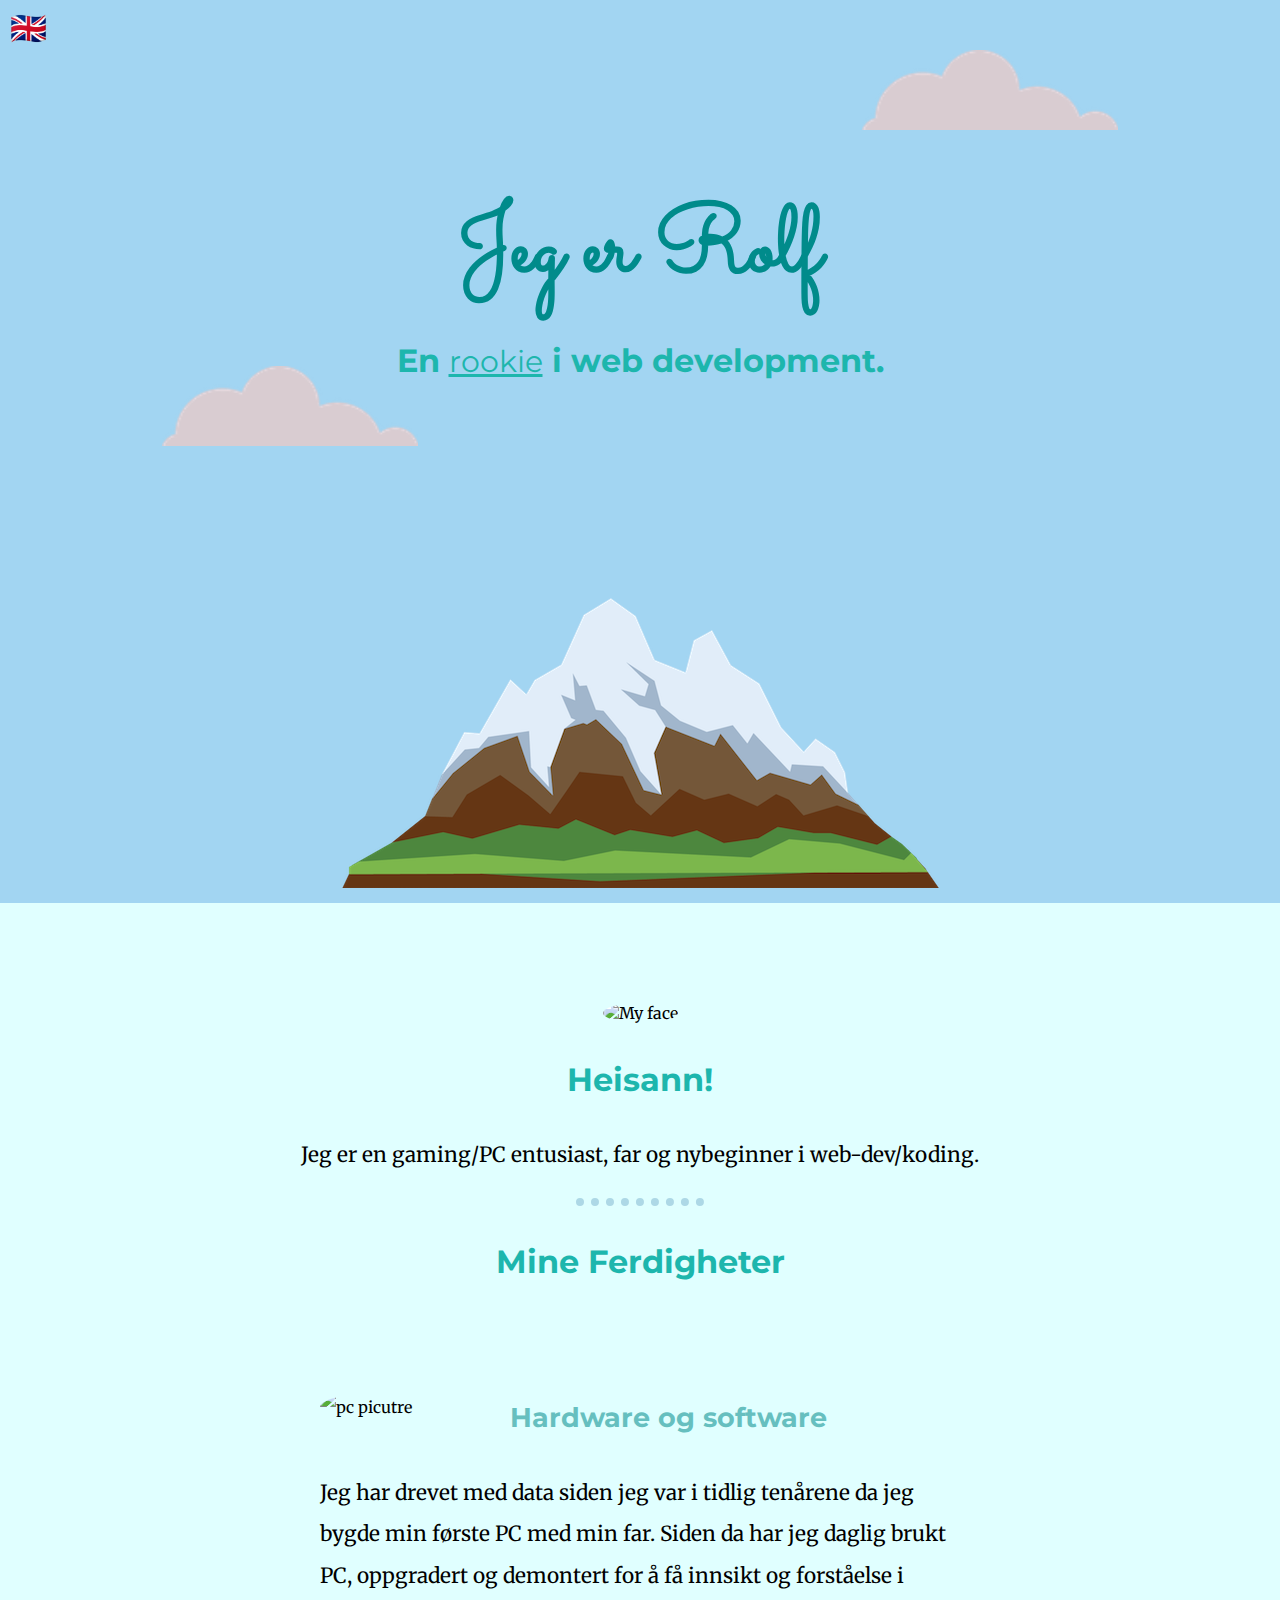
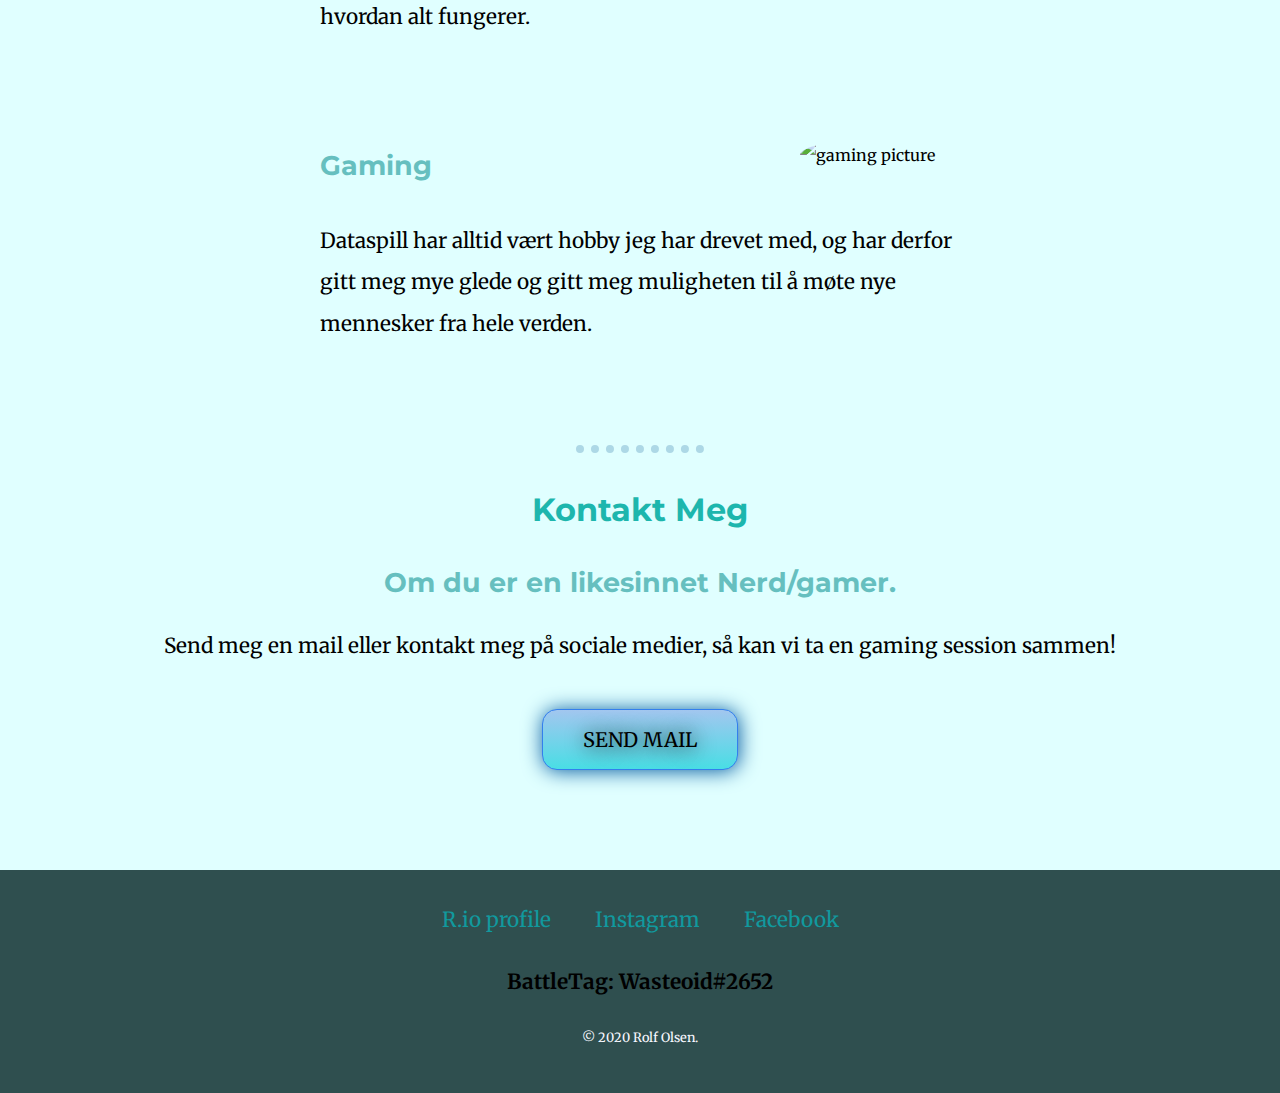
==== index.html @ 172d655b "Update index.html" ====
<!DOCTYPE html>

<html lang="en" xmlns="http://www.w3.org/1999/xhtml">
<head>
    <meta charset="utf-8" />
    <title>Rolfs Prosjekt</title>
    <link rel="stylesheet" href="CSS/StyleSheet.css" />
    <link href="https://fonts.googleapis.com/css2?family=Merriweather&family=Montserrat&family=Sacramento&display=swap" rel="stylesheet">
    <link rel="icon" href="favicon.ico" />
</head>
<body>
    <div class="top">
        <a href="English.html" onclick="window.location.href = English.html"><img class="flagg" src="bilder/UK.png" /></a>
        <img class="sky1" src="bilder/cloud.png" alt="bildet av en sky" />
        <h1>Jeg er Rolf</h1>
        <h2>En <span class="ny">rookie</span> i web development.</h2>
        <p><img class="sky2" src="bilder/cloud.png" alt="bildet av en sky" /><p />
        <img class="fjell" src="bilder/mountain.png" alt="bildet av et fjell" />
    </div>

    <div Class="middle1">
        <div class="profile">
            <img class="face" src="https://scontent.fosl3-2.fna.fbcdn.net/v/t1.0-9/32627633_1924732907545484_4842163060271480832_o.jpg?_nc_cat=101&_nc_sid=09cbfe&_nc_ohc=dDX_eZX2ZvQAX-yX1fH&_nc_ht=scontent.fosl3-2.fna&oh=bc18091f2613b0c51d54988ece2257be&oe=5F9943C1" alt="My face">
            <h2>Heisann!</h2>
            <p>Jeg er en gaming/PC entusiast, far og nybeginner i web-dev/koding.</p>
        </div>
        <hr>
        <div class="ferdigheter">
            <h2>Mine Ferdigheter</h2>
            <div class="f1">
                <img class="pc" src="https://cdn.pixabay.com/photo/2018/05/18/15/30/webdesign-3411373_960_720.jpg" alt="pc picutre">
                <h3>Hardware og software</h3>
                <p>Jeg har drevet med data siden jeg var i tidlig tenårene da jeg bygde min første PC med min far. Siden da har jeg daglig brukt PC, oppgradert og demontert for å få innsikt og forståelse i hvordan alt fungerer.</p>
            </div>
            <div class="f1">
                <img class="palla" src="https://i.imgur.com/Bz4Ig5I.jpg" alt="gaming picture">
                <h3>Gaming</h3>
                <p>Dataspill har alltid vært hobby jeg har drevet med, og har derfor gitt meg mye glede og gitt meg muligheten til å møte nye mennesker fra hele verden. </p>
                
            </div>
        </div>
        <hr>
        <div class="kontakt-meg">
            <h2>Kontakt Meg</h2>
            <h3>Om du er en likesinnet Nerd/gamer.</h3>
            <p>Send meg en mail eller kontakt meg på sociale medier, så kan vi ta en gaming session sammen!</p>
            <a class="mail" href="mailto:Rolf91@live.com"><strong>SEND MAIL</strong></a>
        </div>
    </div>

    <div class="bottom">
        <a class="footer-link" href="https://raider.io/characters/eu/twisting-nether/Divergence">R.io profile</a>
        <a class="footer-link" href="https://www.instagram.com/blargidgaf/?hl=">Instagram</a>
        <a class="footer-link" href="https://www.facebook.com/rolf.olsen.16">Facebook</a>
        <p><strong>BattleTag: Wasteoid#2652</strong></p>
        <p class="copyright">© 2020 Rolf Olsen.</p>
    </div>

</body>
</html>
---- CSS/StyleSheet.css ----
﻿/*********************************Tags*************************/

body {
    background-color: lightcyan;
    margin: 0px;
    text-align: center;
    font-family: 'Merriweather', serif;
}

h1 {
    margin-top: 50px;
    margin-bottom: -15px;
    font-family: 'Sacramento', cursive;
    font-size: 5.8rem;
    color: darkcyan;
}

h2 {
    font-family: 'Montserrat', sans-serif;
    font-size: 2rem;
    color: #1db6ad;
    padding: 10px;
}

h3 {
    font-family: 'Montserrat', sans-serif;
    font-size: 1.7rem;
    color: #66bfbf;
}

p {
    font-size: 1.3rem;
    line-height: 2;
}

hr {
    align-items: normal;
    background-color: none;
    border-style: none; /*kan evt bruke: dotted none none, og droppe border-top*/
    border-top: 8px dotted lightblue;
    height: 0px;
    width: 10%;
}


/*********************************class*************************/

.top {
    background-color: #a2d5f2;
    text-align: center;
    position: relative;
    padding-top: 50px;
}

.flagg {
    height: 2.3rem;
    width: 2.3rem;
    float:left;
    margin: -40px 0 0 10px;    
}

.flagg:hover {
    box-shadow: 1px 1px 2px black, 0 0 25px blue, 0 0 5px darkblue;

}
.ny {
    text-decoration: underline;
    font-size: 1.9rem;
    font-weight: normal;
}

.sky1 {
    position: relative;
    left: 350px;
    height: 80px;
    width: 256px;
}

.sky2 {
    position: relative;
    right: 350px;
    bottom: 50px;
    height: 80px;
    width: 256px;
}
 
.middle1 {
    margin: 100px 0 100px 0;

}

.face {
    height: 12%;
    width: 12%;
    border-radius: 100%
}

.pc {
    height: 25%;
    width: 25%;
    border-radius: 100%;
    margin-right: 30px;
    float: left
}

.palla {
    height: 25%;
    width: 25%;
    border-radius: 100%;
    margin-left: 30px;
    float: right;
}


.f1 {
    width: 50%;
    margin: 100px auto 100px auto;
    text-align: left;
    line-height: 2;
}

.mail {
    background: #A2C6EF;
    background-image: -webkit-linear-gradient(top, #A2C6EF, #49DEE5);
    background-image: -moz-linear-gradient(top, #A2C6EF, #49DEE5);
    background-image: -o-linear-gradient(top, #A2C6EF, #49DEE5);
    background-image: linear-gradient(to bottom, #A2C6EF, #49DEE5);
    -webkit-border-radius: 20px;
    -moz-border-radius: 20px;
    border-radius: 15px;
    color: #000000;
    font-family: 'Montserrat' sans-serif;
    font-size: 20px;
    font-weight: 100;
    padding: 17px 40px 17px 40px;
    margin-top: 20px;
    box-shadow: 1px 1px 20px 0px #0059A0;
    -webkit-box-shadow: 1px 1px 20px 0px #0059A0;
    -moz-box-shadow: 1px 1px 20px 0px #0059A0;
    text-shadow: 1px 1px 20px #000000;
    border: solid #337FED 1px;
    text-decoration: none;
    display: inline-block;
    cursor: pointer;
    text-align: center;
}

.mail:hover {
    border: solid #4BEBAF 1px;
    background: #199F8C;
    background-image: -webkit-linear-gradient(top, #199F8C, #564AD9);
    background-image: -moz-linear-gradient(top, #199F8C, #564AD9);
    background-image: -o-linear-gradient(top, #199F8C, #564AD9);
    background-image: linear-gradient(to bottom, #199F8C, #564AD9);
    -webkit-border-radius: 20px;
    -moz-border-radius: 20px;
    border-radius: 20px;
    text-decoration: none;
}

.bottom {
    background-color: darkslategrey;
    padding: 30px 0 30px 0;
    line-height: 2;
}

.footer-link {
    color: #11999e;
    font-family: 'montserrat' sans-serif;
    text-decoration: none;
    margin: 10px 20px 10px 20px;
    font-size: 1.3rem;
}

.footer-link:hover {
    color: darkgoldenrod;
}

.copyright {
    color: ghostwhite;
    font-size: 0.8rem;
}
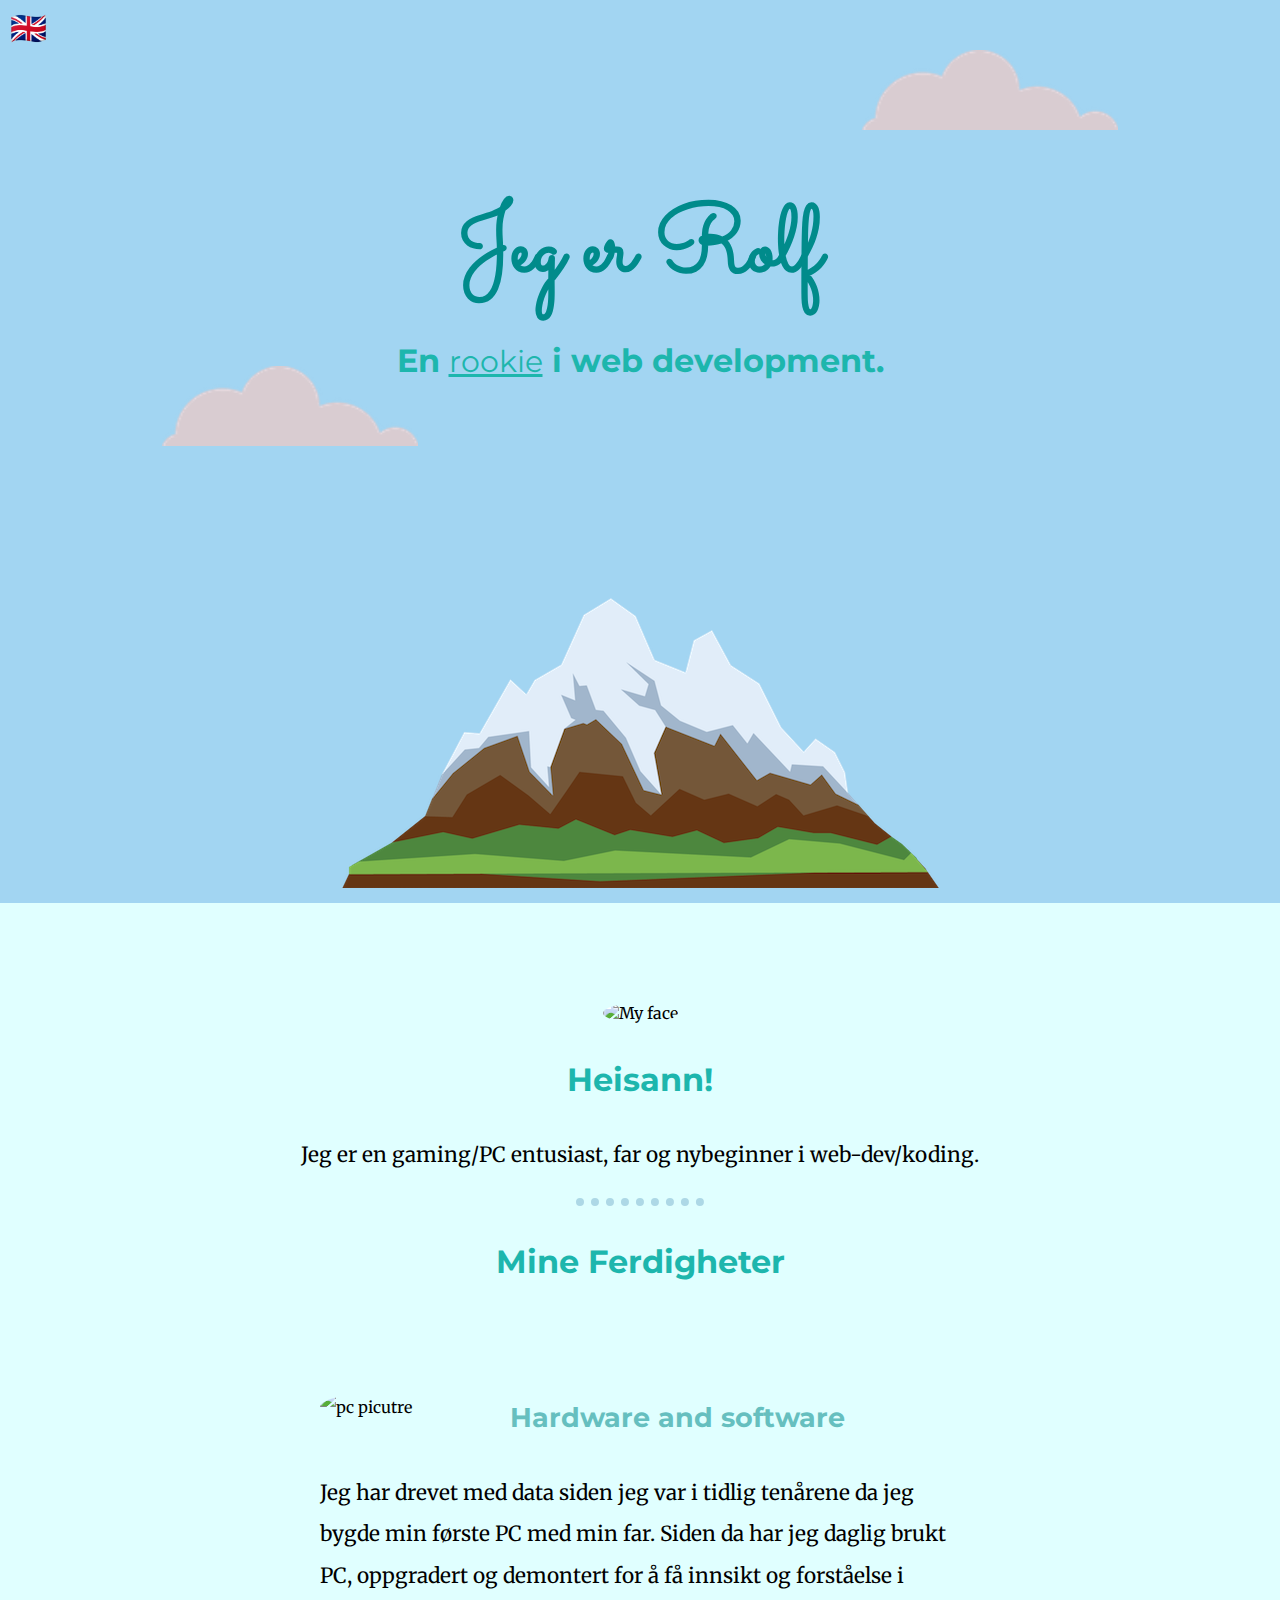
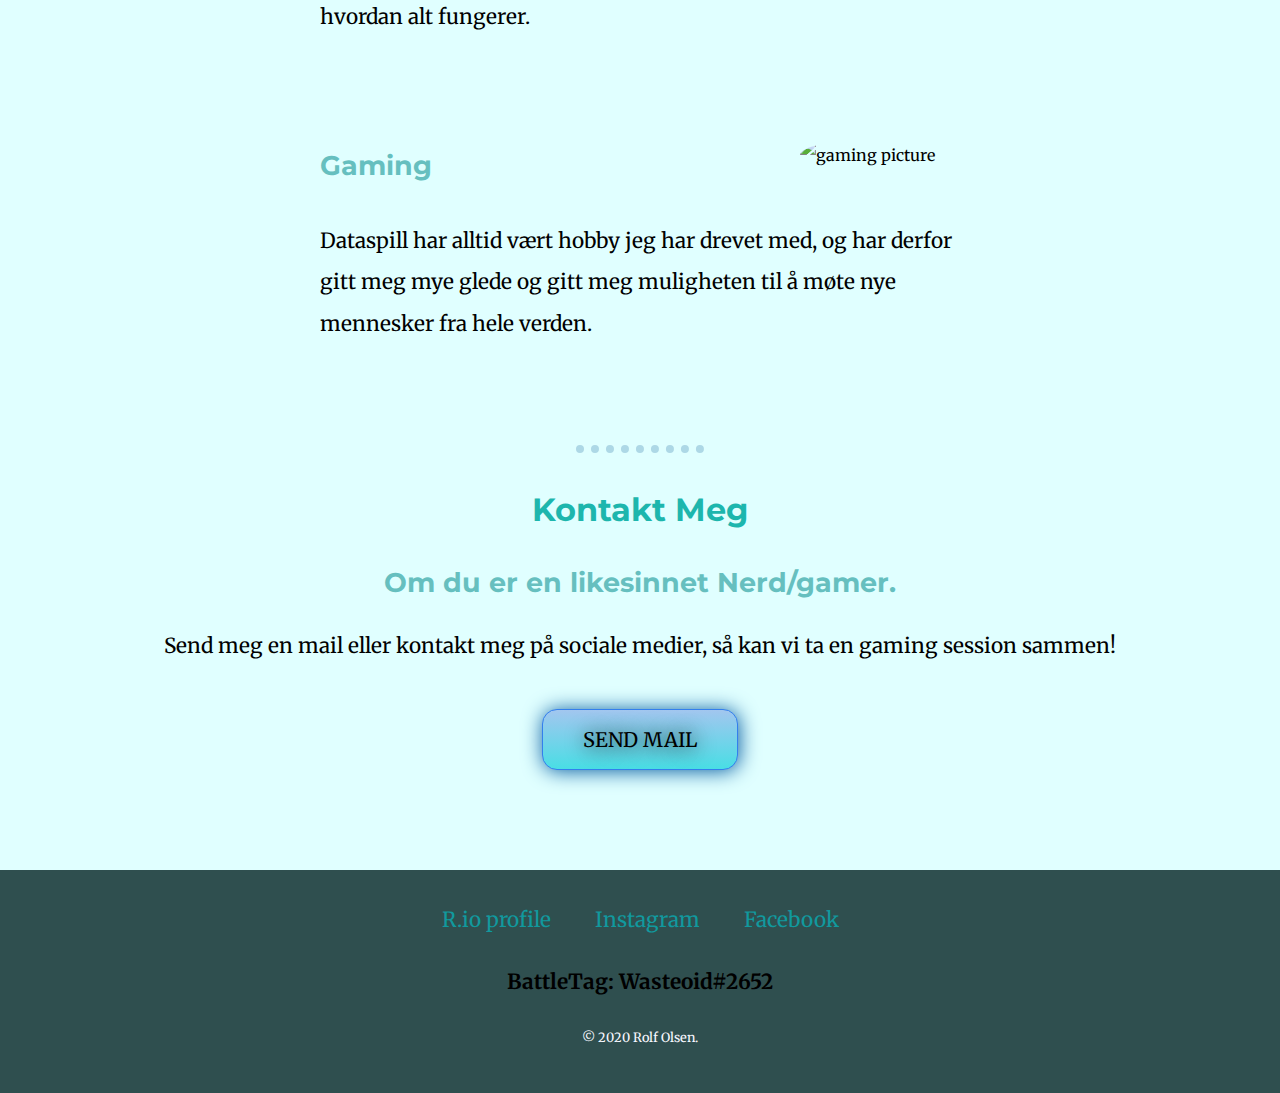
==== commit b7493b95: "grammar 2" ====
--- a/index.html
+++ b/index.html
@@ -29,7 +29,7 @@
             <h2>Mine Ferdigheter</h2>
             <div class="f1">
                 <img class="pc" src="https://cdn.pixabay.com/photo/2018/05/18/15/30/webdesign-3411373_960_720.jpg" alt="pc picutre">
-                <h3>Hardware og software</h3>
+                <h3>Hardware and software</h3>
                 <p>Jeg har drevet med data siden jeg var i tidlig tenårene da jeg bygde min første PC med min far. Siden da har jeg daglig brukt PC, oppgradert og demontert for å få innsikt og forståelse i hvordan alt fungerer.</p>
             </div>
             <div class="f1">
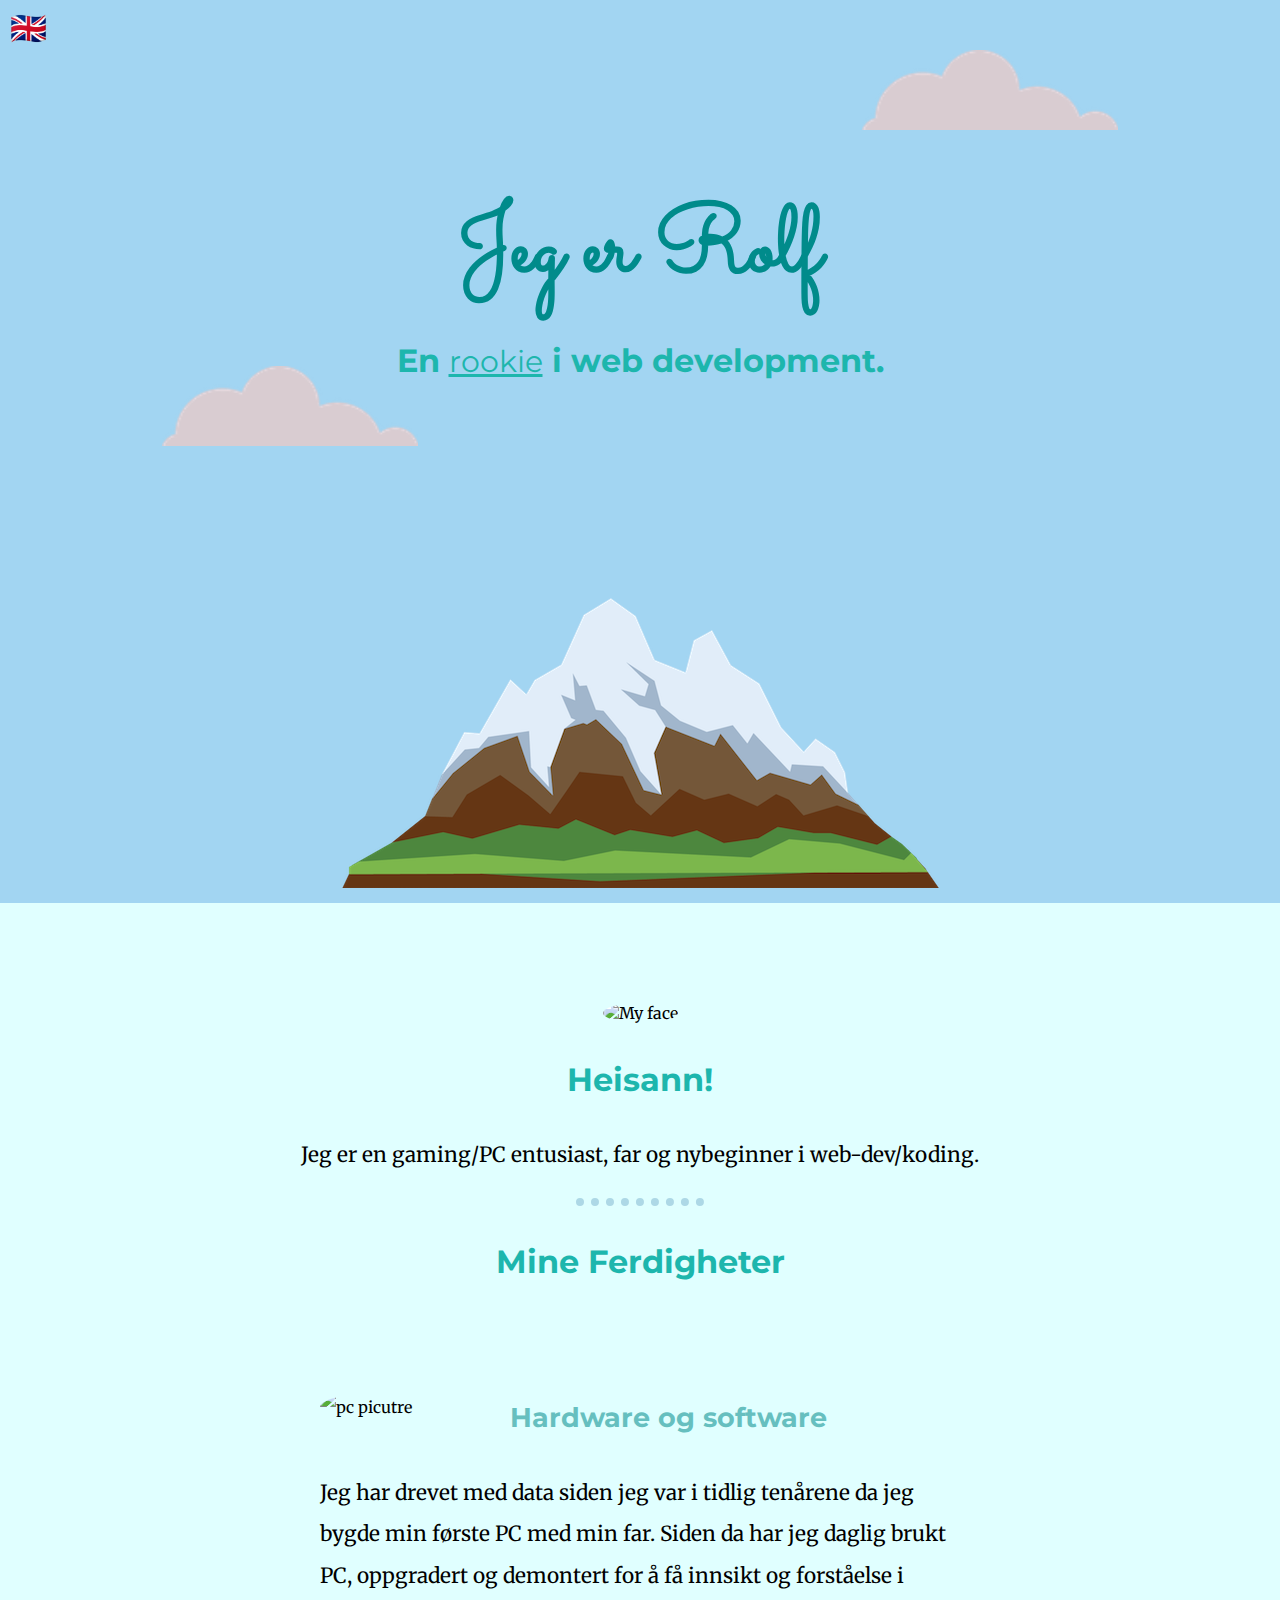
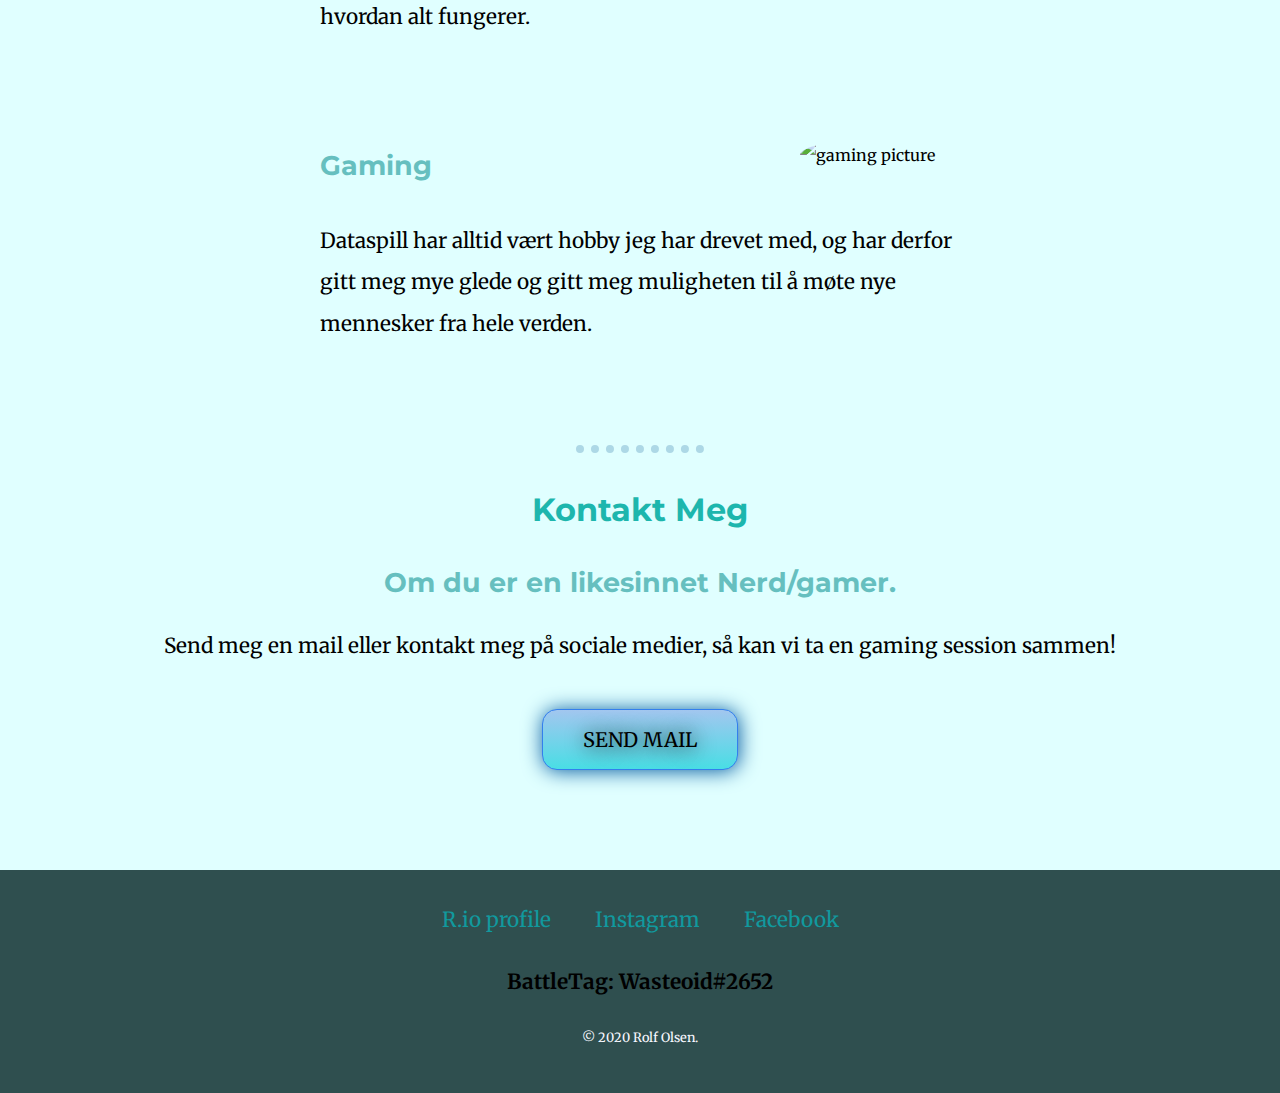
==== commit ddb881f8: "Update index.html" ====
--- a/index.html
+++ b/index.html
@@ -29,7 +29,7 @@
             <h2>Mine Ferdigheter</h2>
             <div class="f1">
                 <img class="pc" src="https://cdn.pixabay.com/photo/2018/05/18/15/30/webdesign-3411373_960_720.jpg" alt="pc picutre">
-                <h3>Hardware and software</h3>
+                <h3>Hardware og software</h3>
                 <p>Jeg har drevet med data siden jeg var i tidlig tenårene da jeg bygde min første PC med min far. Siden da har jeg daglig brukt PC, oppgradert og demontert for å få innsikt og forståelse i hvordan alt fungerer.</p>
             </div>
             <div class="f1">
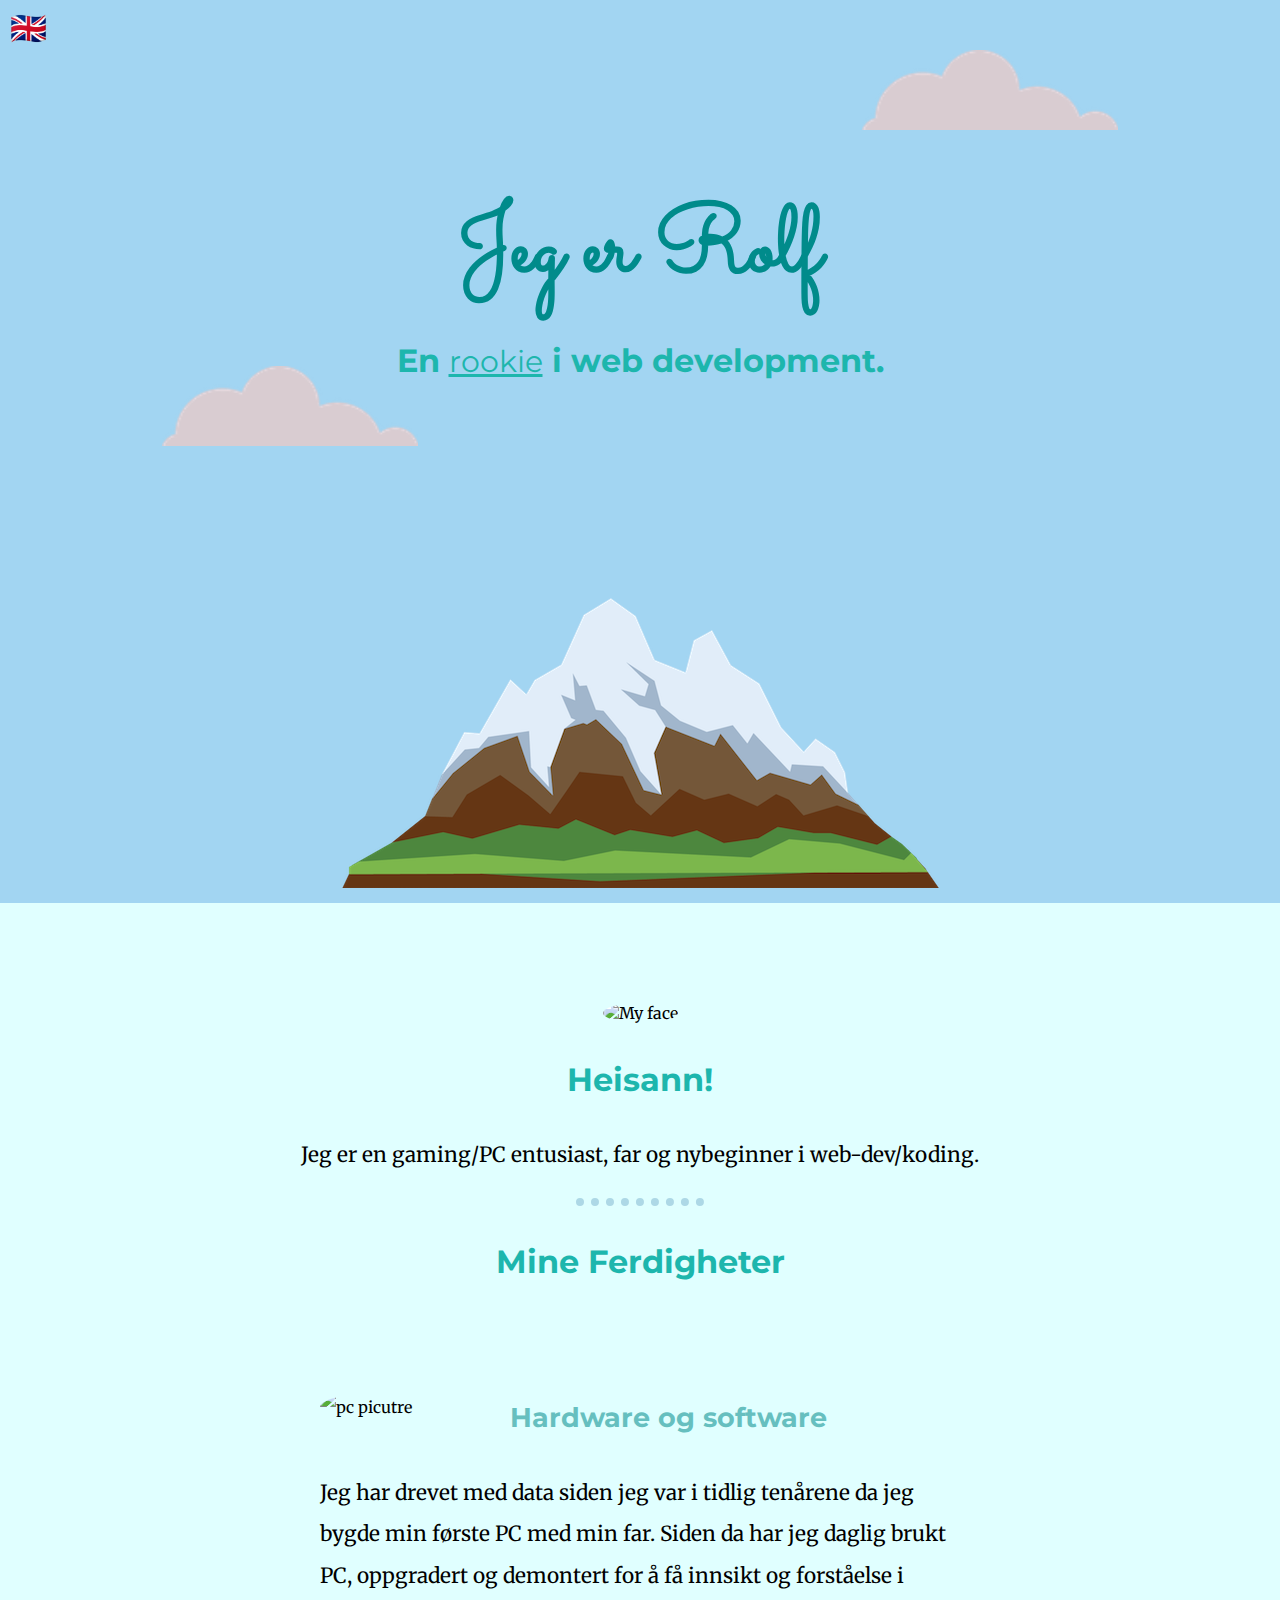
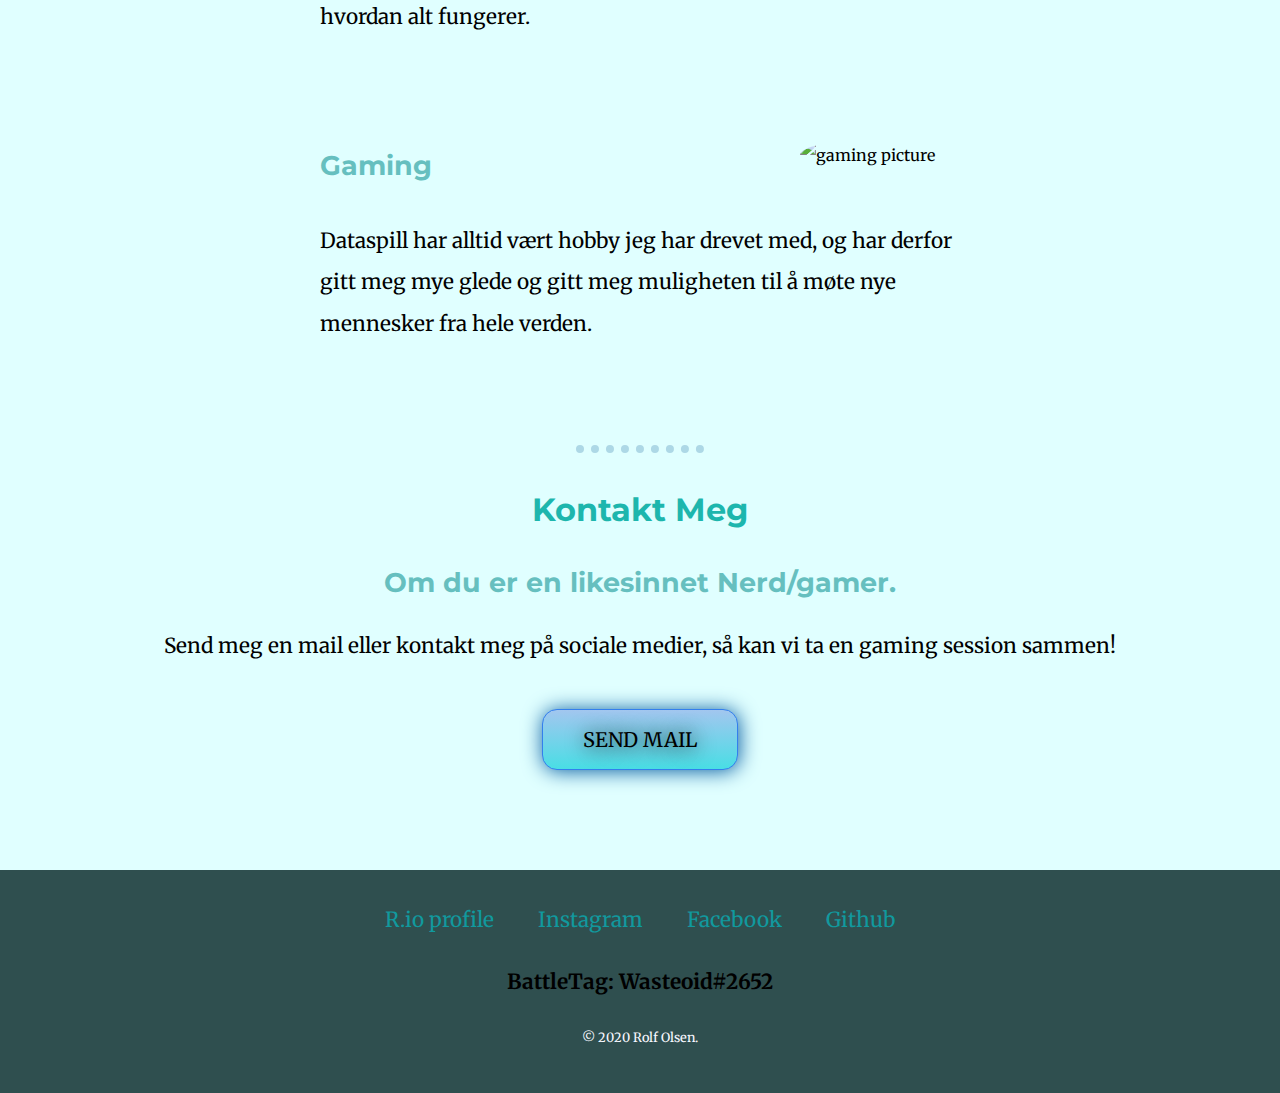
==== commit f07dc2db: "gitlink" ====
--- a/index.html
+++ b/index.html
@@ -52,6 +52,7 @@
         <a class="footer-link" href="https://raider.io/characters/eu/twisting-nether/Divergence">R.io profile</a>
         <a class="footer-link" href="https://www.instagram.com/blargidgaf/?hl=">Instagram</a>
         <a class="footer-link" href="https://www.facebook.com/rolf.olsen.16">Facebook</a>
+        <a class="footer-link" href="https://github.com/Wasteoidz">Github</a>
         <p><strong>BattleTag: Wasteoid#2652</strong></p>
         <p class="copyright">© 2020 Rolf Olsen.</p>
     </div>
--- a/CSS/StyleSheet.css
+++ b/CSS/StyleSheet.css
@@ -5,6 +5,10 @@
     margin: 0px;
     text-align: center;
     font-family: 'Merriweather', serif;
+}
+
+body::-webkit-scrollbar {
+    display: none;
 }
 
 h1 {
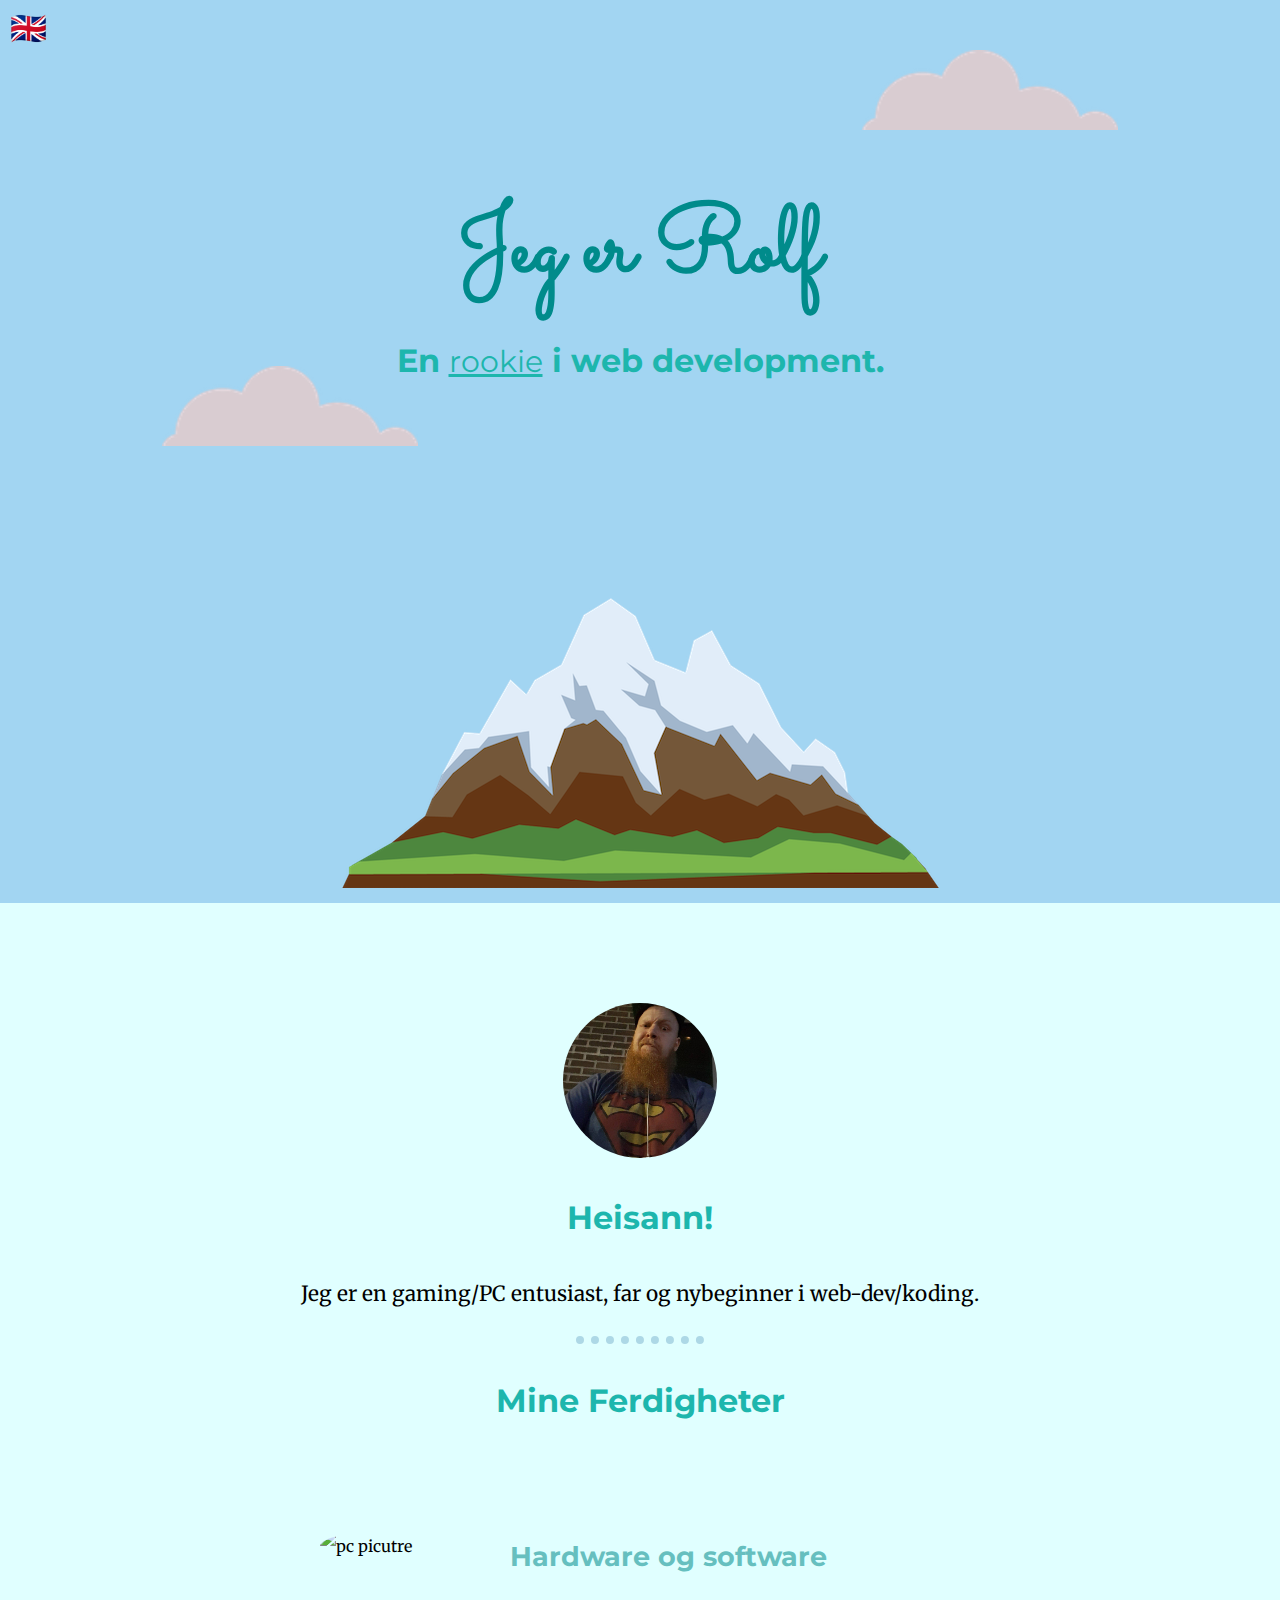
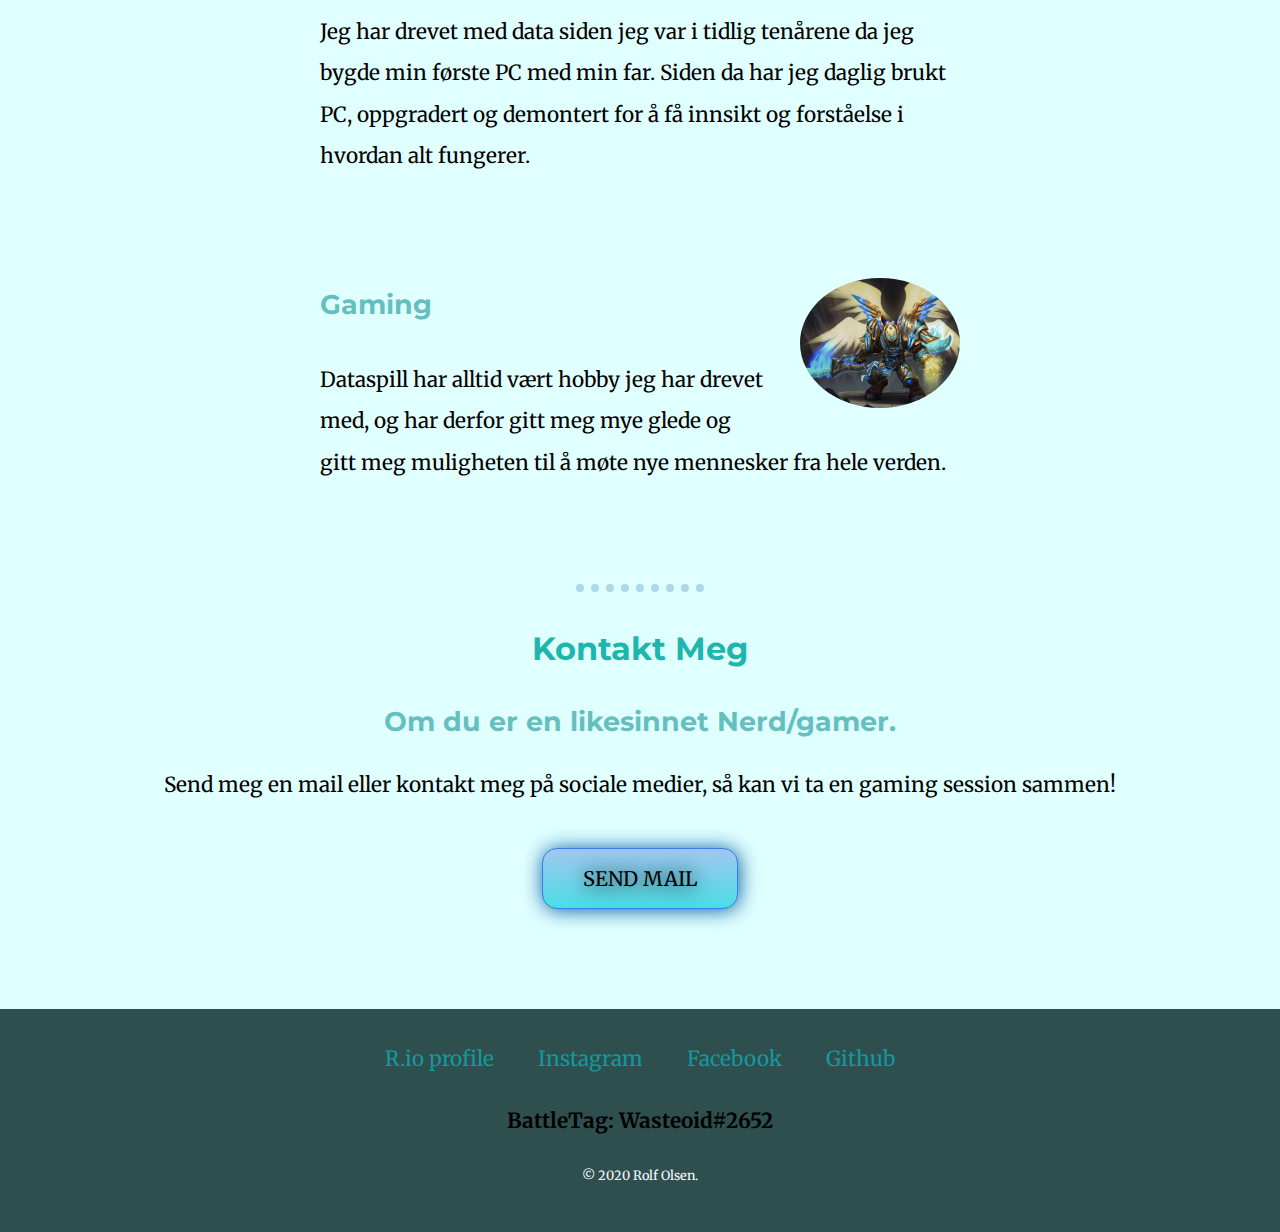
==== commit 1658c9f3: "pics" ====
--- a/index.html
+++ b/index.html
@@ -20,7 +20,7 @@
 
     <div Class="middle1">
         <div class="profile">
-            <img class="face" src="https://scontent.fosl3-2.fna.fbcdn.net/v/t1.0-9/32627633_1924732907545484_4842163060271480832_o.jpg?_nc_cat=101&_nc_sid=09cbfe&_nc_ohc=dDX_eZX2ZvQAX-yX1fH&_nc_ht=scontent.fosl3-2.fna&oh=bc18091f2613b0c51d54988ece2257be&oe=5F9943C1" alt="My face">
+            <img class="face" src="bilder/myFace.jpg" alt="My face">
             <h2>Heisann!</h2>
             <p>Jeg er en gaming/PC entusiast, far og nybeginner i web-dev/koding.</p>
         </div>
@@ -33,7 +33,7 @@
                 <p>Jeg har drevet med data siden jeg var i tidlig tenårene da jeg bygde min første PC med min far. Siden da har jeg daglig brukt PC, oppgradert og demontert for å få innsikt og forståelse i hvordan alt fungerer.</p>
             </div>
             <div class="f1">
-                <img class="palla" src="https://i.imgur.com/Bz4Ig5I.jpg" alt="gaming picture">
+                <img class="palla" src="bilder/Divergence.jpg" alt="gaming picture">
                 <h3>Gaming</h3>
                 <p>Dataspill har alltid vært hobby jeg har drevet med, og har derfor gitt meg mye glede og gitt meg muligheten til å møte nye mennesker fra hele verden. </p>
                 
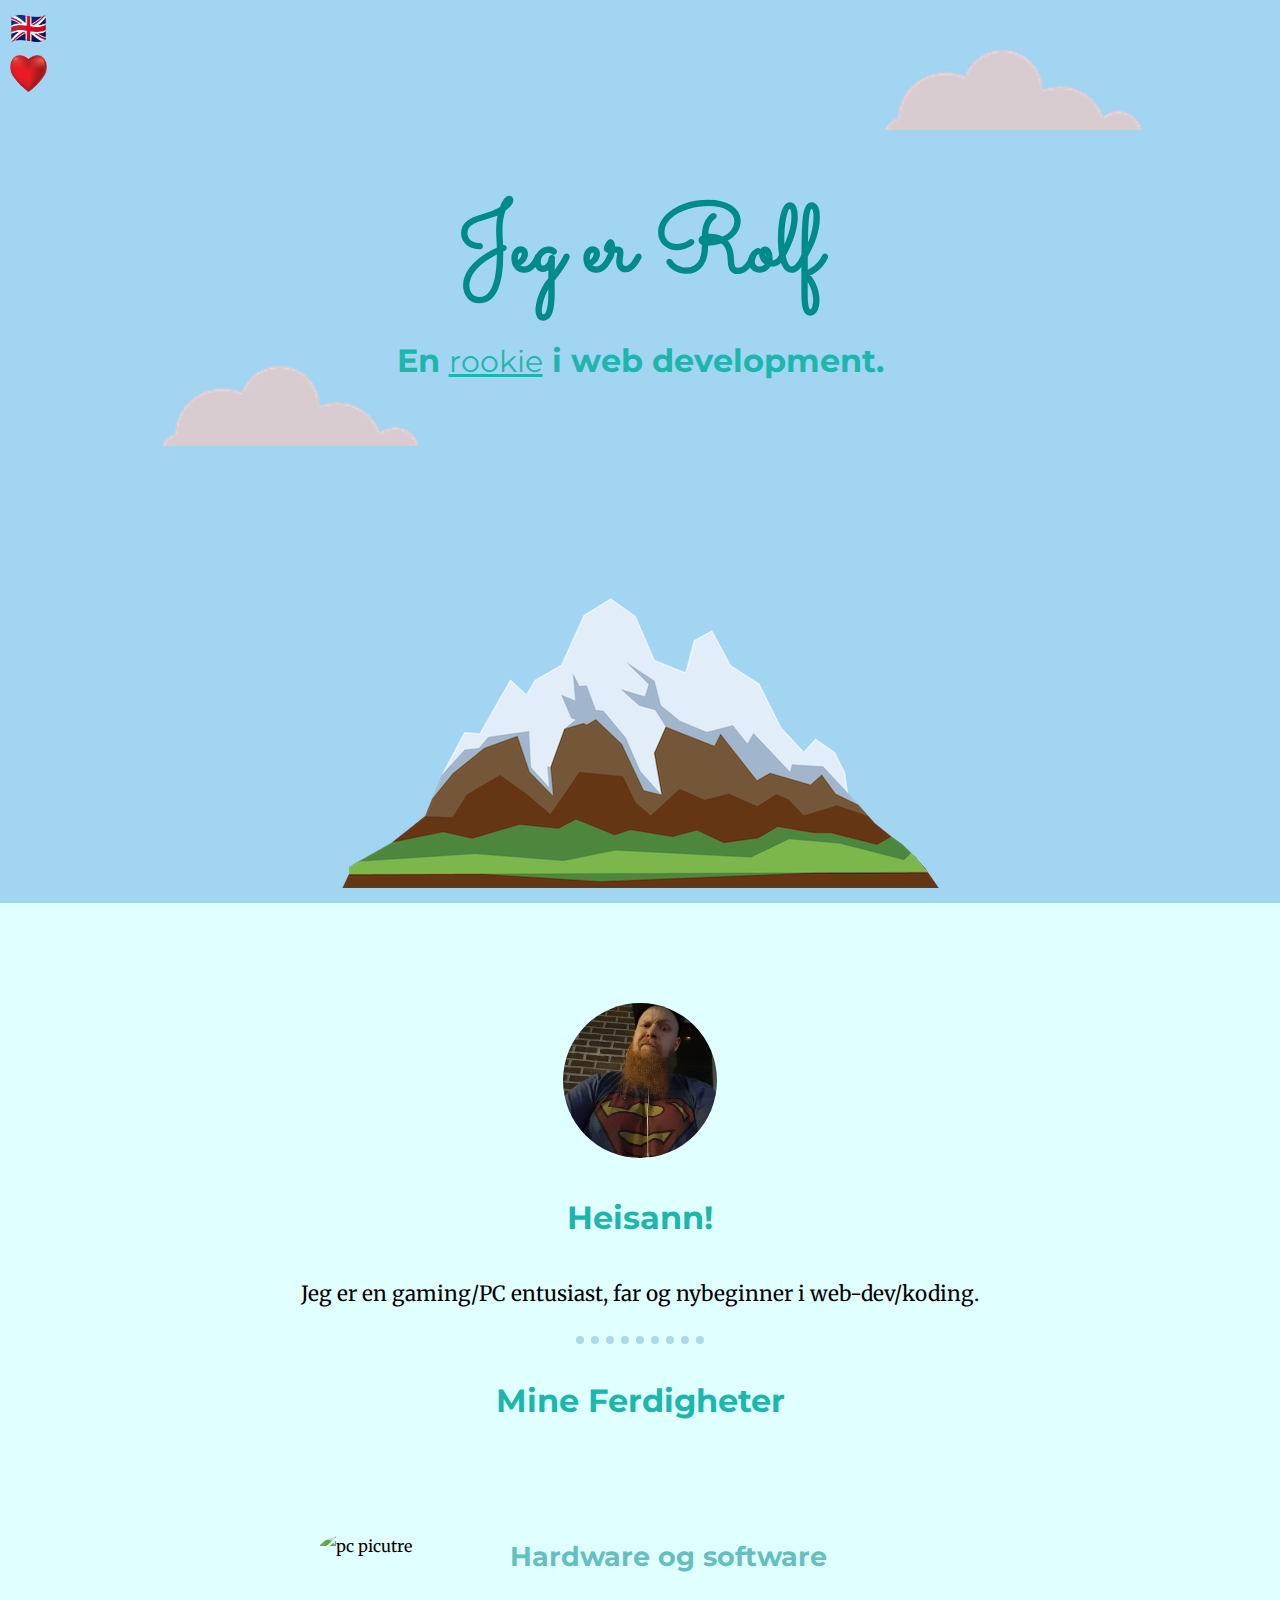
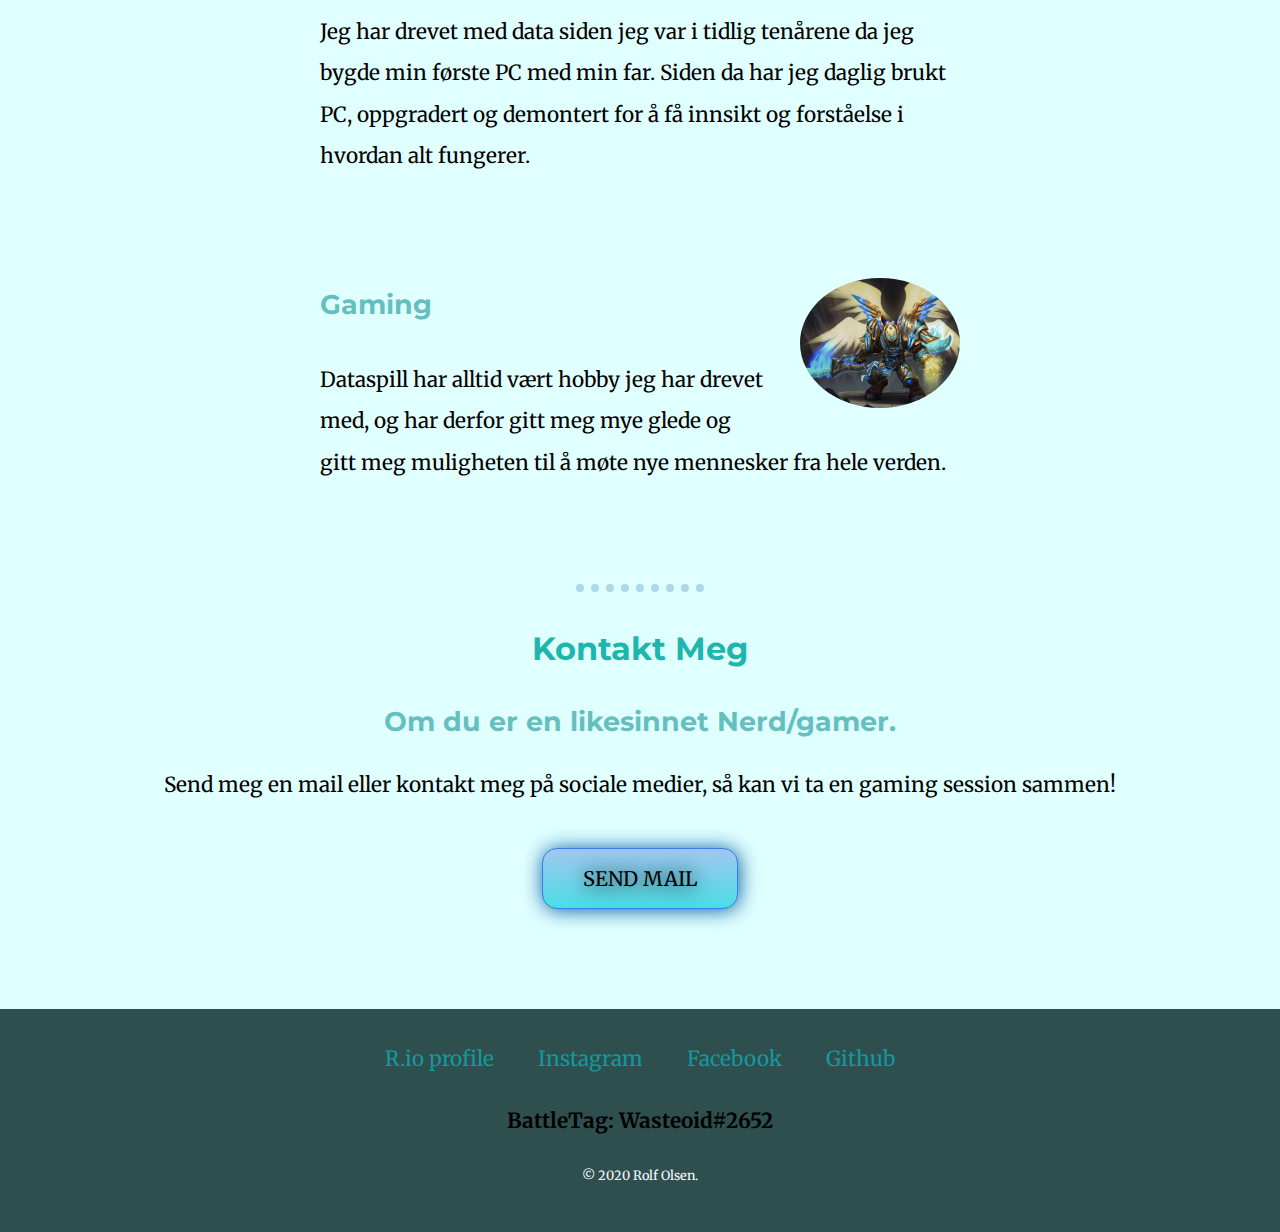
==== commit aed08fa6: "added lovecalc and sciptsheet" ====
--- a/index.html
+++ b/index.html
@@ -11,6 +11,7 @@
 <body>
     <div class="top">
         <a href="English.html" onclick="window.location.href = English.html"><img class="flagg" src="bilder/UK.png" /></a>
+        <img Src=bilder/Heart.png onclick="lovecalc()" class="heart">
         <img class="sky1" src="bilder/cloud.png" alt="bildet av en sky" />
         <h1>Jeg er Rolf</h1>
         <h2>En <span class="ny">rookie</span> i web development.</h2>
@@ -57,5 +58,6 @@
         <p class="copyright">© 2020 Rolf Olsen.</p>
     </div>
 
+    <script Src="JS/Script1.js"></script>
 </body>
 </html>
--- a/CSS/StyleSheet.css
+++ b/CSS/StyleSheet.css
@@ -65,8 +65,21 @@
 
 .flagg:hover {
     box-shadow: 1px 1px 2px black, 0 0 25px blue, 0 0 5px darkblue;
+}
+    
+.heart {
+    height: 2.3rem;
+    width: 2.3rem;
+    float:left;
+    margin: 5px 0 0 10px;    
+}
+
+.heart:hover {
+    box-shadow: 1px 1px 2px black, 0 0 25px rgb(255, 0, 85), 0 0 5px rgb(139, 0, 7);
+
 
 }
+
 .ny {
     text-decoration: underline;
     font-size: 1.9rem;
